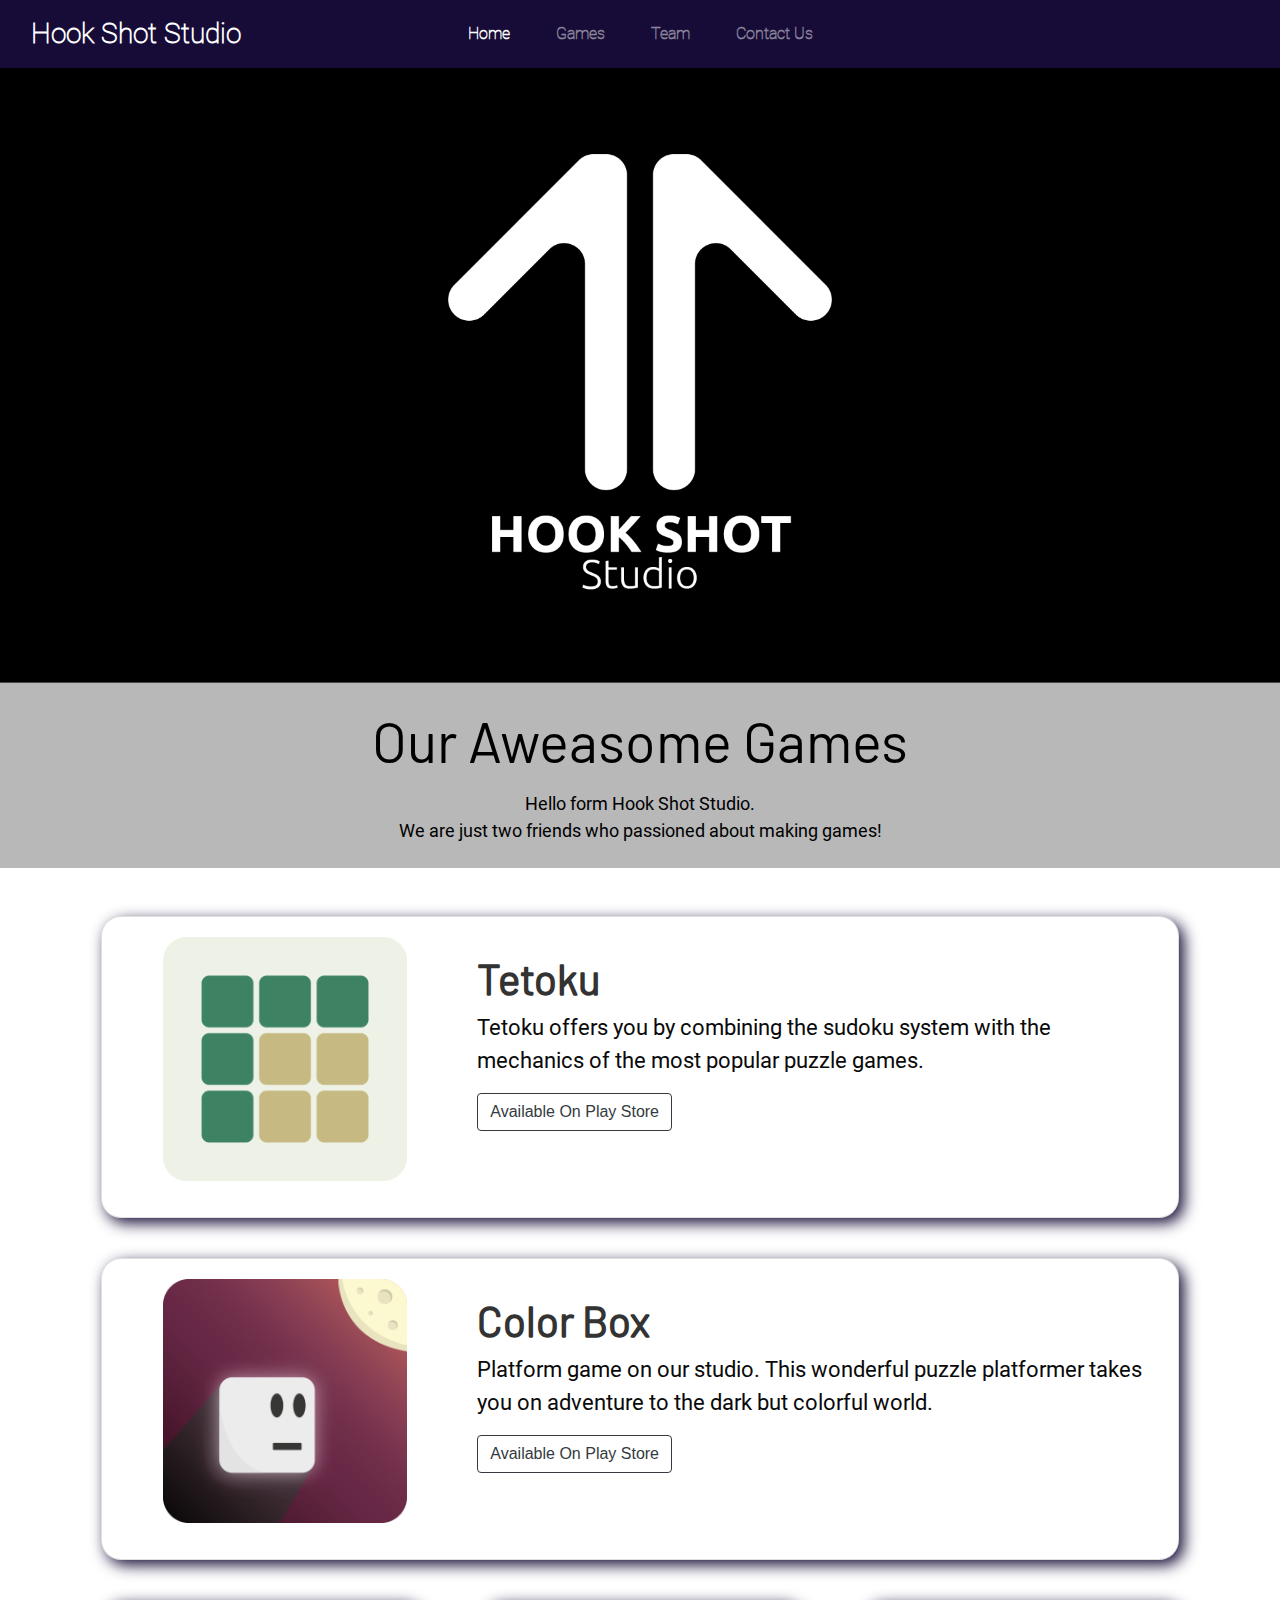
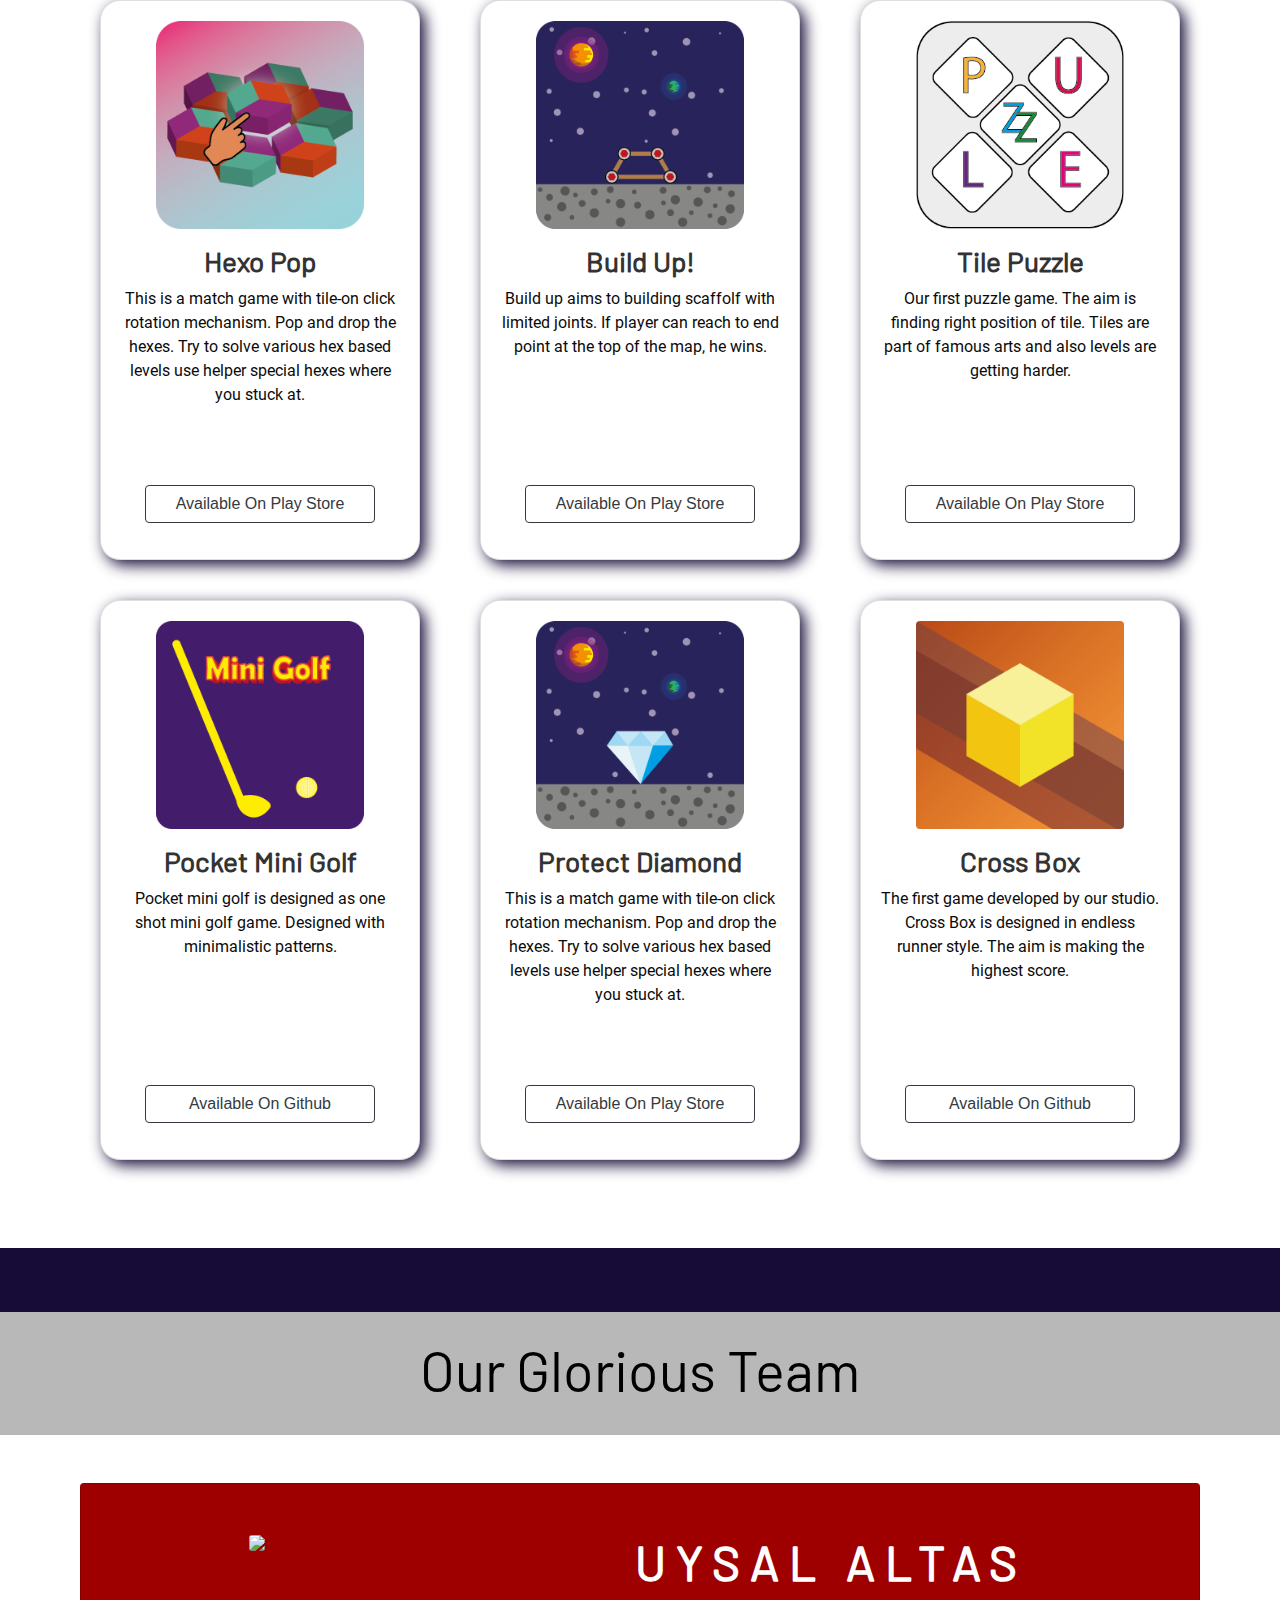
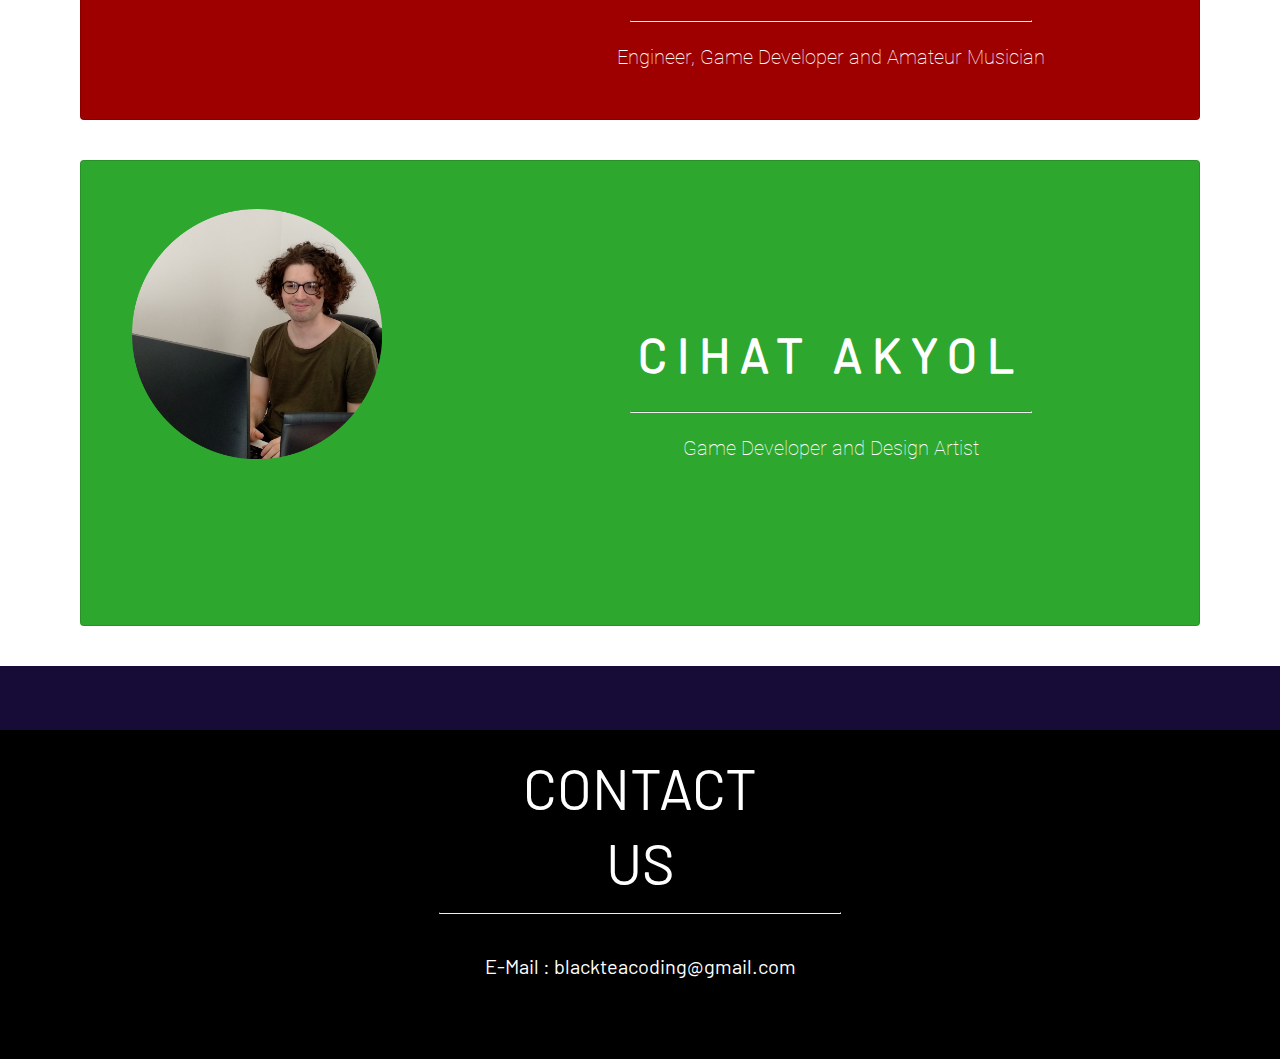
==== index.html @ 910d0f95 "Initial commit" ====
<!DOCTYPE html>
<html lang="en">

<head>
	<meta charset="utf-8">
	<meta name="viewport" content="width=device-width, initial-scale=1">
	<title>Hook Shot Studio - Game Dev</title>
	<link rel="stylesheet" href="https://maxcdn.bootstrapcdn.com/bootstrap/4.0.0/css/bootstrap.min.css">
	<link rel="icon" href="../static/img/hss white.png">
	<script src="https://ajax.googleapis.com/ajax/libs/jquery/3.3.1/jquery.min.js"></script>
	<script src="https://cdnjs.cloudflare.com/ajax/libs/popper.js/1.12.9/umd/popper.min.js"></script>
	<script src="https://maxcdn.bootstrapcdn.com/bootstrap/4.0.0/js/bootstrap.min.js"></script>
	<script src="https://unpkg.com/ionicons@5.1.2/dist/ionicons.js"></script>
	<link href="../static/css/style.css" rel="stylesheet">

	<script src="https://ajax.googleapis.com/ajax/libs/jquery/3.5.1/jquery.min.js"></script>
	<script src="https://ajax.googleapis.com/ajax/libs/angularjs/1.6.9/angular.min.js"></script>
	<script src="https://ajax.googleapis.com/ajax/libs/angularjs/1.6.9/angular-route.js"></script>
	<script>
		$(document).on('click', 'a[href^="#"]', function (event) {
			event.preventDefault();
			$('html, body').animate({
				scrollTop: $($.attr(this, 'href')).offset().top + -70
			}, 1000);
		});
	</script>
</head>

<body>

	<script>
		var app = angular.module("myApp", ["ngRoute"]);
		app.config(function($routeProvider) {
			$routeProvider
			.when("/home", {
				templateUrl : "index.html"
			})
			.when("/app-ads.txt", {
				templateUrl : "app-ads.txt"
			});
		});
	</script>

	<!-- Navigation -->
	<nav class="navbar navbar-expand-lg navbar-dark sticky-top bg-custom">
		<div class="container-fluid">
			<a class="navbar-brand" href="#">Hook Shot Studio</a>
			<button class="navbar-toggler" type="button" data-toggle="collapse" data-target="#navbarSupportedContent"
				aria-controls="navbarSupportedContent" aria-expanded="false" aria-label="Toggle navigation">
				<span class="navbar-toggler-icon"></span>
			</button>

			<div class="collapse navbar-collapse text-center" id="navbarSupportedContent">
				<ul class="navbar-nav navbar-center">
					<li class="nav-item active">
						<a class="nav-link" href="#top-img">Home <span class="sr-only">(current)</span></a>
					</li>
					<li class="nav-item">
						<a class="nav-link" href="#games-tag">Games</a>
					</li>
					<li class="nav-item">
						<a class="nav-link" href="#team-tag">Team</a>
					</li>
					<li class="nav-item">
						<a class="nav-link" href="#contact">Contact Us</a>
					</li>
				</ul>
			</div>
		</div>
	</nav>

	<!--- Image -->

	<img id="top-img" src="../static/img/Hss web.png" class="img-fluid" alt="Responsive image">

	<!--- Cards -->
	<section id="games-tag" class="bg-gray">
		<div class="container-fluid text-center p-4">
			<h1 class="display-4">
				Our Aweasome Games
			</h1>
			<p class="mt-3">
				Hello form Hook Shot Studio.
			</p>
			<p>
				We are just two friends who passioned about making games!
			</p>
		</div>
	</section>

	<section id="games">
		<div class="container py-5">
			
			<div class="card mx-3" style="width: auto; height: auto; max-width: 67.5rem;">
				<div class="card-body d-flex flex-column">
					<div class="row">
						<div class="col-lg-4 my-auto">
							<img src="../static/img/Tetoku Icon.png" alt=""
							class="img-fluid w-75 mb-3 rounded mx-auto d-block">
						</div>

						<div class="col py-3">
							<h3 class="card-text" style="font-size: 42px;">Tetoku</h3>
							<p class="card-text" style="font-size: 22px;"> Tetoku offers you by combining the sudoku system with the mechanics of the most popular puzzle games. 
							</p>
							<button type="button"
							onclick="window.open('https://play.google.com/store/apps/details?id=com.HookShotStudio.Tetoku', '_blank')"
							class="btn btn-outline-dark mb-3" style="max-width: 20rem; align-self: center;">
							Available On Play Store
							</button>
						</div>
					</div>					
				</div>
			</div>

			<div class="card mx-3" style="width: auto; height: auto; max-width: 67.5rem;">
				<div class="card-body d-flex flex-column">
					<div class="row">
						<div class="col-lg-4 my-auto">
							<img src="../static/img/Color Box Icon.png" alt=""
							class="img-fluid w-75 mb-3 rounded mx-auto d-block">
						</div>

						<div class="col py-3">
							<h3 class="card-text" style="font-size: 42px;">Color Box</h3>
							<p class="card-text" style="font-size: 22px;">Platform game on our studio. 
								This wonderful puzzle platformer takes you on adventure to the dark but colorful world.
							</p>
							<button type="button"
							onclick="window.open('https://play.google.com/store/apps/details?id=com.HookShotStudio.ColorCube', '_blank')"
							class="btn btn-outline-dark mb-3" style="max-width: 20rem; align-self: center;">
							Available On Play Store
							</button>
						</div>
					</div>					
				</div>
			</div>

			<!--- Rows -->
			<div class="row">
				<div class="col-xl-4 col-lg-6 col-md-6">
					<div class="card">
						<div class="card-body d-flex flex-column">
							<img src="../static/img/Hexo Pop Icon.png" alt=""
								class="img-fluid w-75 mb-3 rounded mx-auto d-block">
							<h3 class="text-center">Hexo Pop</h3>
							<p class="card-text text-center">This is a match game with tile-on click rotation mechanism.
								Pop and drop the hexes. Try to solve various hex based levels use helper special hexes
								where you stuck at.
							</p>
							<button type="button"
								onclick="window.open('https://play.google.com/store/apps/details?id=com.HookShotStudio.HexoPop', '_blank')"
								class="btn btn-outline-dark mt-auto mb-3 mx-4">Available On Play Store</button>
						</div>
					</div>
				</div>

				<div class="col-xl-4 col-lg-6 col-md-6">
					<div class="card">
						<div class="card-body d-flex flex-column">
							<img src="../static/img/Build Up Icon.png" alt=""
								class="img-fluid w-75 mb-3 rounded mx-auto d-block">
							<h3 class="text-center">Build Up!</h3>
							<p class="card-text text-center">Build up aims to building scaffolf with limited joints.
								If player can reach to end point at the top of the map, he wins.
							</p>
							<button type="button"
								onclick="window.open('https://play.google.com/store/apps/details?id=com.HookShotStudio.BuildUpPaid', '_blank')"
								class="btn btn-outline-dark mt-auto mb-3 mx-4">Available On Play
								Store</button>
						</div>
					</div>
				</div>

				<div class="col-xl-4 col-lg-6 col-md-6">
					<div class="card">
						<div class="card-body d-flex flex-column">
							<img src="../static/img/Tile Puzzle.png" alt=""
								class="img-fluid w-75 mb-3 rounded mx-auto d-block">
							<h3 class="text-center">Tile Puzzle</h3>
							<p class="card-text text-center">Our first puzzle game. The aim is finding right position of
								tile.
								Tiles are part of famous arts and also levels are getting harder.
							</p>
							<button type="button"
								onclick="window.open('https://play.google.com/store/apps/details?id=com.HookShotStudio.TilePuzzle', '_blank')"
								class="btn btn-outline-dark mt-auto mt-auto mb-3 mx-4">Available On
								Play Store</button>
						</div>
					</div>
				</div>

				<div class="col-xl-4 col-lg-6 col-md-6">
					<div class="card">
						<div class="card-body d-flex flex-column">
							<img src="../static/img/Mini Golf Icon.png" alt=""
								class="img-fluid w-75 mb-3 rounded mx-auto d-block">
							<h3 class="text-center">Pocket Mini Golf</h3>
							<p class="card-text text-center">Pocket mini golf is designed as one shot mini golf game.
								Designed with minimalistic patterns.
							</p>
							<button type="button"
								onclick="window.open('https://github.com/uysalaltas/Mini-Golf-Game','_blank')"
								class="btn btn-outline-dark mt-auto mb-3 mx-4">Available On Github</button>
						</div>
					</div>
				</div>

				<div class="col-xl-4 col-lg-6 col-md-6">
					<div class="card">
						<div class="card-body d-flex flex-column">
							<img src="../static/img/Protect Diamond.png" alt=""
								class="img-fluid w-75 mb-3 rounded mx-auto d-block">
							<h3 class="text-center">Protect Diamond</h3>
							<p class="card-text text-center">This is a match game with tile-on click rotation mechanism.
								Pop and drop the hexes. Try to solve various hex based levels use helper special hexes
								where you stuck at.
							</p>
							<button type="button"
								onclick="window.open('https://play.google.com/store/apps/details?id=com.HookShotStudio.ProtectDiamond','_blank')"
								class="btn btn-outline-dark mt-auto mb-3 mx-4">Available On Play
								Store</button>
						</div>
					</div>
				</div>

				<div class="col-xl-4 col-lg-6 col-md-6">
					<div class="card">
						<div class="card-body d-flex flex-column">
							<img src="../static/img/Cross Box Icon.png" alt=""
								class="img-fluid w-75 mb-3 rounded mx-auto d-block">
							<h3 class="text-center">Cross Box</h3>
							<p class="card-text text-center">The first game developed by our studio.
								Cross Box is designed in endless runner style. The aim is making the highest score.
							</p>
							<button type="button"
								onclick="window.open('https://github.com/uysalaltas/Cross-Box', '_blank')"
								class="btn btn-outline-dark mt-auto mb-3 mx-4">Available On Github</button>
						</div>
					</div>
				</div>
			</div>
			<!--- Rows End-->

		</div>
	</section>

	<!--- Teams -->
	<div class="row empty mx-0">
         
	</div>

	<section id="team-tag" class="bg-gray">
		<div class="container-fluid text-center p-4">
			<h1 class="display-4">
				Our Glorious Team
			</h1>
		</div>
	</section>

	<section id="team1" class="pt-5">
		<div class="card" style="max-width: 70rem;">
			<div class="row">
				<div class="col-lg-4 pt-5">
					<div class="row">
						<div class="col text-center">
							<img src="../static/img/uysal.png" class="card-img">
						</div>
					</div>

					<div class="row pt-5 mt-3 mb-5 text-center">
						<div class="col">
							<a href="https://twitter.com/AltasUysal" target="_blank">
								<ion-icon class="px-3" name="logo-twitter"></ion-icon>
							</a>
							<a href="https://github.com/uysalaltas" target="_blank">
								<ion-icon class="px-3" name="logo-github"></ion-icon>
							</a>
							<a href="https://www.linkedin.com/in/uysal-altas/" target="_blank">
								<ion-icon class="px-3" name="logo-linkedin"></ion-icon>
							</a>
						</div>
					</div>
				</div>

				<div class="col text-center my-auto">
					<div class="card-body">
						<h1 class="card-title pb-3">UYSAL ALTAS</h1>
						<hr>
						<h2 class="card-text pt-3">Engineer, Game Developer and Amateur Musician</h2>
					</div>
				</div>
			</div>
		</div>
	</section>

	<section id="team2">
		<div class="card" style="max-width: 70rem;">
			<div class="row">
				<div class="col-lg-4 pt-5">
					<div class="row">
						<div class="col text-center">
							<img src="../static/img/Cihat.png" class="card-img">
						</div>
					</div>

					<div class="row pt-5 mt-3 mb-5 text-center">
						<div class="col">
							<a href="https://twitter.com/chtkyl" target="_blank">
								<ion-icon class="px-3" name="logo-twitter"></ion-icon>
							</a>
							<a href="https://github.com/chtakyol" target="_blank">
								<ion-icon class="px-3" name="logo-github"></ion-icon>
							</a>
							<a href="https://www.linkedin.com/in/cihat-akyol-051956124" target="_blank">
								<ion-icon class="px-3" name="logo-linkedin"></ion-icon>
							</a>
						</div>
					</div>
				</div>

				<div class="col text-center my-auto">
					<div class="card-body">
						<h1 class="card-title pb-3">CIHAT AKYOL</h1>
						<hr>
						<h2 class="card-text pt-3">Game Developer and Design Artist</h2>
					</div>
				</div>
			</div>
		</div>
	</section>

	<div class="row empty mx-0">
         
	</div>

	<section id="contact" class="bg-green">
		<div class="container-fluid p-4">
			<h1 class="display-4 text-center">
				CONTACT
			</h1>
			<h1 class="display-4 text-center">
				US
			</h1>

			<hr style="text-align:center">

			<a href="mailto:blackteacoding@gmail.com" target="_blank">
				<h2 class="pt-4 text-center">
					E-Mail : blackteacoding@gmail.com
				</h2>
			</a>

			<div class="row p-4">
				<div class="col text-right">
					<a href="https://www.youtube.com/channel/UC-2yaxBpUVFgIIKYWESzq3w" target="_blank">
						<ion-icon name="logo-youtube"></ion-icon>
					</a>
				</div>

				<div class="col-auto text-center">
					<a href="https://play.google.com/store/apps/dev?id=5029761483316813951" target="_blank">
						<ion-icon name="logo-google-playstore"></ion-icon>
					</a>
				</div>

				<div class="col text-left">
					<a href="https://twitter.com/TeaCoding" target="_blank">
						<ion-icon class="" name="logo-twitter"></ion-icon>
					</a>
				</div>
			</div>
		</div>
	</section>

</body>

</html>
---- static/css/style.css ----
*{
    margin: 0;
    padding: 0;
}

body{
    font-family: 'Releway', sans-serif;
    font-size: 14px;
    font-weight: 400;
    color: #777;
}

@font-face{
    font-family: 'roboto-thin';
    src: url(../fonts/Roboto-Thin.ttf) format("truetype");
    font-style: normal;
}

@font-face{
    font-family: 'roboto';
    src: url(../fonts/Roboto-Regular.ttf) format("truetype");
    font-style: normal;
}

@font-face{
    font-family: 'barlow-thin';
    src: url(../fonts/Barlow-Thin.ttf) format("truetype");
    font-style: normal;
}

@font-face{
    font-family: 'barlow';
    src: url(../fonts/Barlow-Regular.ttf) format("truetype");
    font-style: normal;
}

h1{
    font-size: 36px;
    color: #555;
    font-weight: bold;
}

h3{
    font-size: 28px;
    color: #333;
    font-weight: bold;
}

hr {
    display: block;
    margin-top: 0.5em;
    margin-bottom: 0.5em;
    margin-left: auto;
    margin-right: auto;
    border-style: inset;
    border-width: 1px;
    width: auto;
    max-width: 400px;
}

.empty {
    padding: 2rem;
    background-color: #170c37;
}

.collapse.show {
    min-height: 160px;
}

.bg-gray{
    background-color: #b8b8b8;
}

.bg-custom{
    background-color: #170c37;
}

.navbar-brand{
    font-family: roboto-thin;
    font-weight: bold;
    font-size: 28px;
}

.navbar-dark .navbar-nav .nav-link{
    font-family: roboto-thin;
    font-weight: 700;
    font-size: 16px;
}

.navbar-dark .navbar-nav .nav-item{
    margin: 0 15px;
}

.navbar-center{
    position: absolute; 
    left: 50%; 
    transform: translatex(-50%)
}

.card {
    height: 35rem;
    width: 20rem;
    margin: 0 auto;
    float: none; 
    margin-bottom: 40px;
}

#games-tag h1{
    font-family: barlow;
    color: #000;
}

#games-tag p{
    margin:0;
    padding:0;
    font-family: roboto;
    font-size: 18px;
    color: #000;
}

#team-tag h1{
    font-family: barlow;
    color: #000;
}

#games img{
    margin-top: 0px;
    max-width: 250px;
}

#games i{
    font-size: 26px;
    color: #555;
}

#games p{
    font-family: roboto;
    font-size: 16px;
    font-weight: 500;
    color: rgb(10, 10, 10);
}

#games h3{
    font-family: barlow;
}

#games .card{
    border-radius: 20px;
    box-shadow: 5px 5px 15px #170c37;
    transition: all 0.3s ease-in;
    -webkit-transition: all 0.3s ease-in;
    -moz-transition: all 0.3s ease-in;
}

#games .card:hover{
    background: #170c37;
    color: #fff;
    border-radius: 20px;
    border: none;
    box-shadow: 5px 5px 10px #9e9e9e;
}

#games .card:hover h3, #games .card:hover i, #games .card:hover p{
    color: #fff;
}

#games .card:hover button{
    border-color: #fff;
    color: #fff;
}

#games .card:hover button:hover{
    border-color: #000;
    color: #000;
    background-color: #fff;
}

#team1 ion-icon {
    font-size: 36px;
    color: white;
}

#team1 .card-img{
    width: 250px;
}

#team1 .card{
    width: auto;
    height: auto;
    background-color: #9e0000;
}

#team1 .card h1{
    font-family: barlow;
    font-size: 48px;
    letter-spacing: 10px;
    color: #ffffff;
}

#team1 .card h2{
    font-family: roboto-thin;
    font-size: 20px;
    color: #ffffff;
}

#team2 ion-icon {
    font-size: 36px;
    color: white;
}

#team2 .card-img{
    width: 250px;
}

#team2 .card{
    width: auto;
    height: auto;
    background-color: #2ea72e;
}

#team2 .card h1{
    font-family: barlow;
    font-size: 48px;
    letter-spacing: 10px;
    color: #ffffff;
}

#team2 .card h2{
    font-family: roboto-thin;
    font-size: 20px;
    color: #ffffff;
}

#contact ion-icon{
    font-size: 36px;
    color: #ffffff;
}

#contact h1{
    font-family: barlow;
    color: #ffffff;
}

#contact h2{
    font-family: barlow;
    font-size: 20px;
    color: #ffffff;
}

#contact hr{
    display: block;
    margin-top: 1rem;
    margin-bottom: 1rem;
    border-style: inset;
    border-width: 1px;
    color: black;
}

.bg-green{
    background-color: #000000;
}
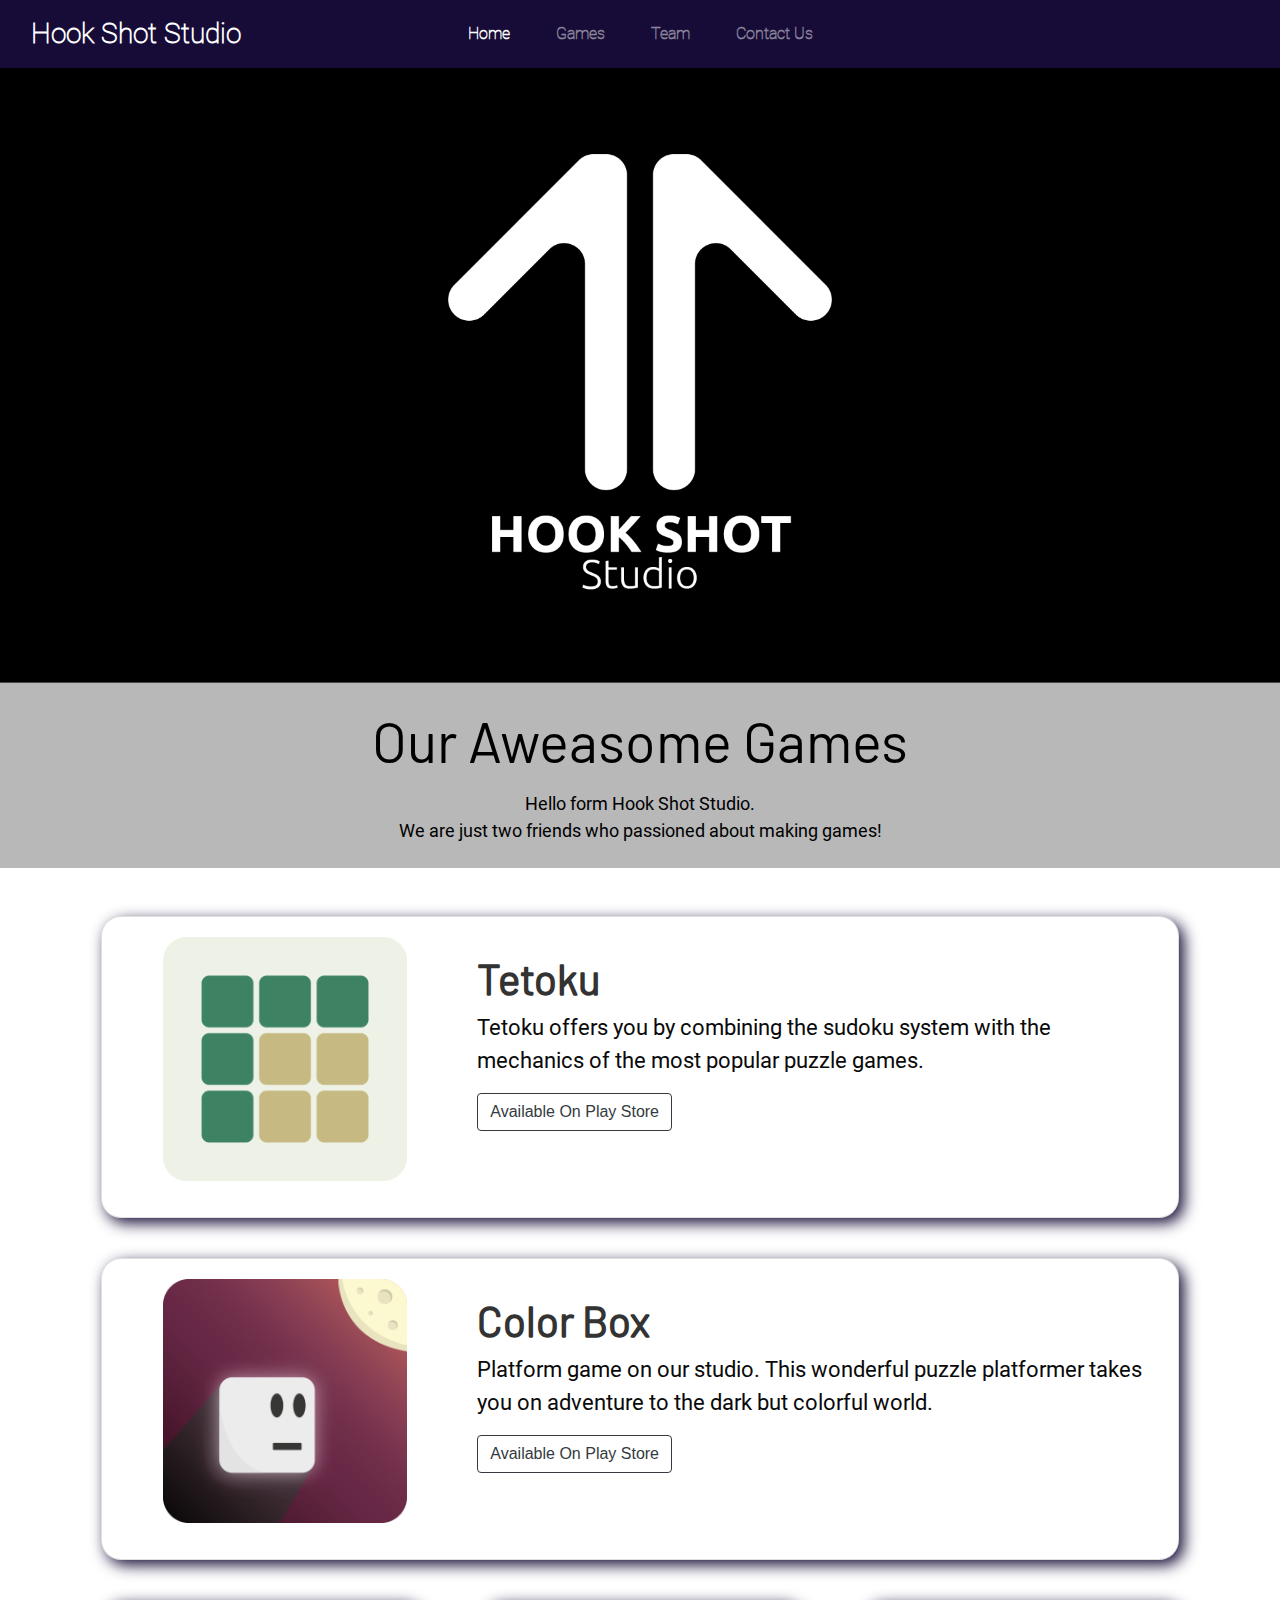
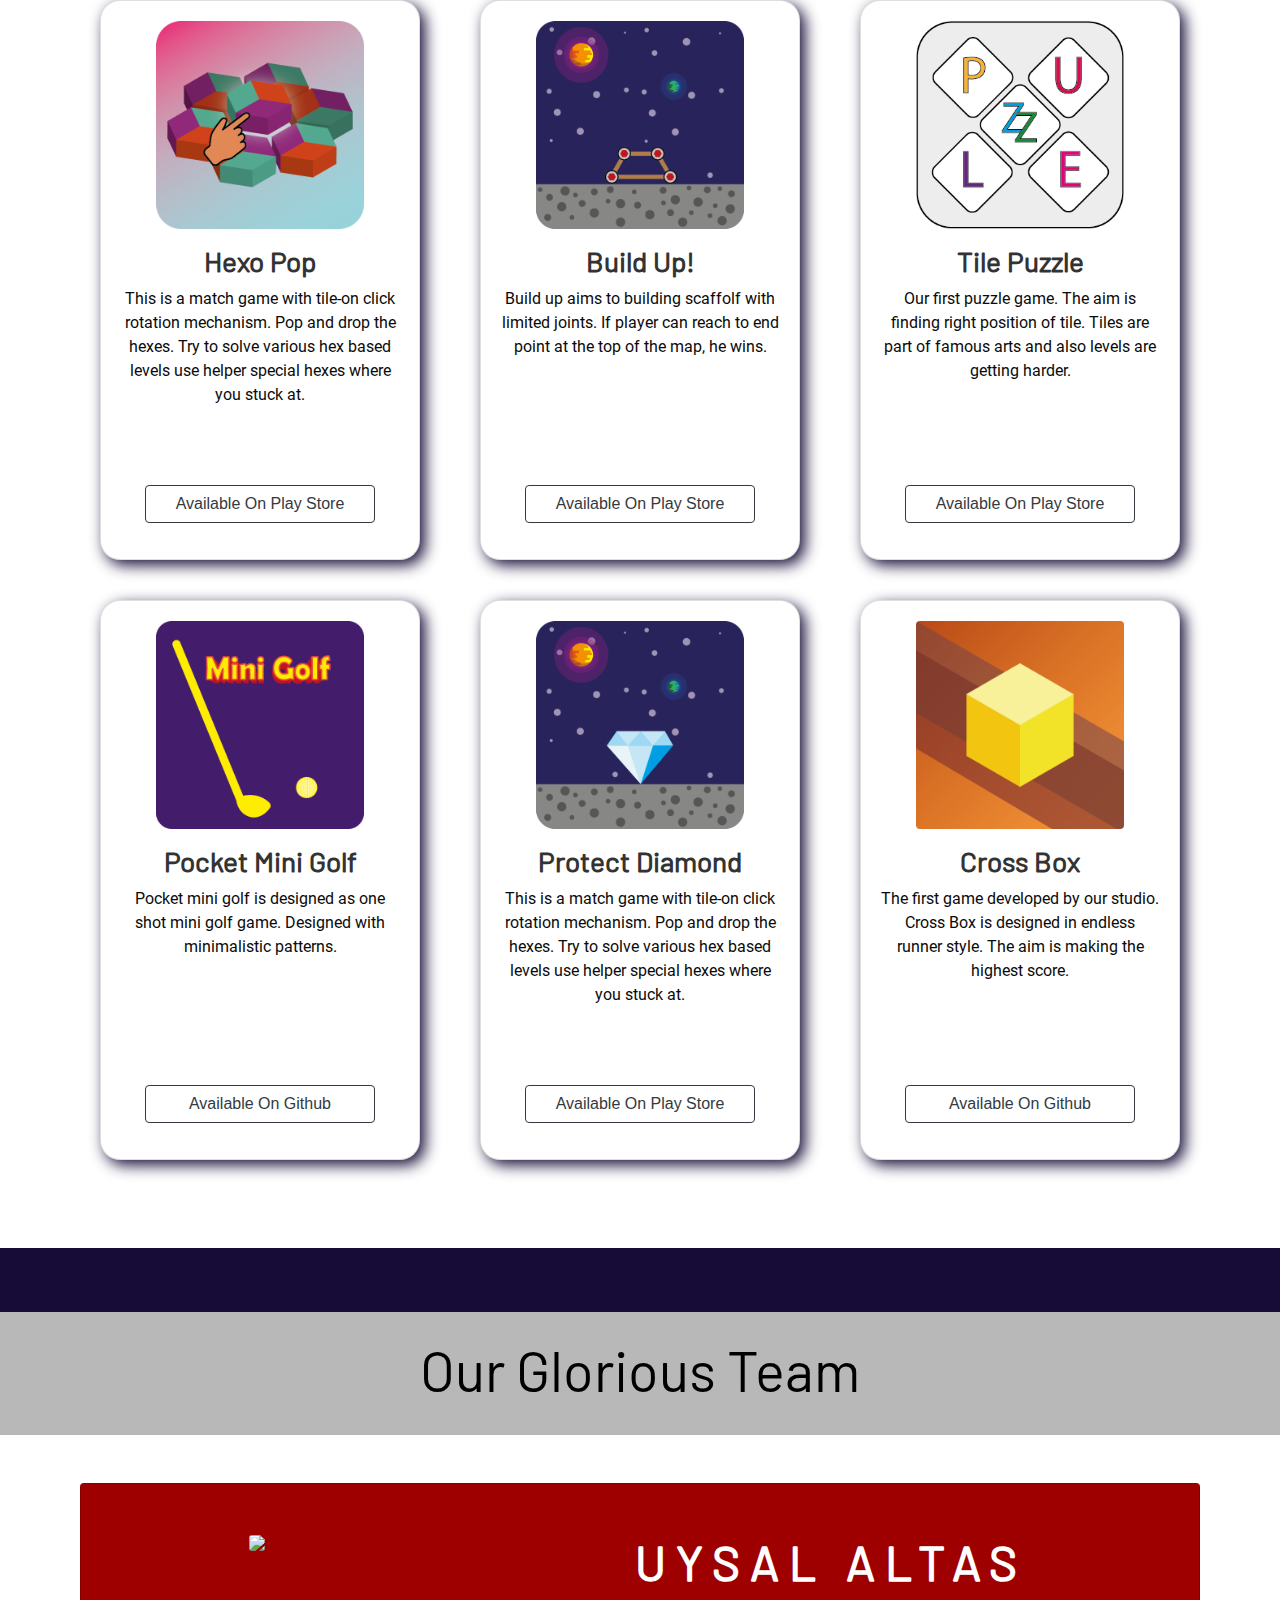
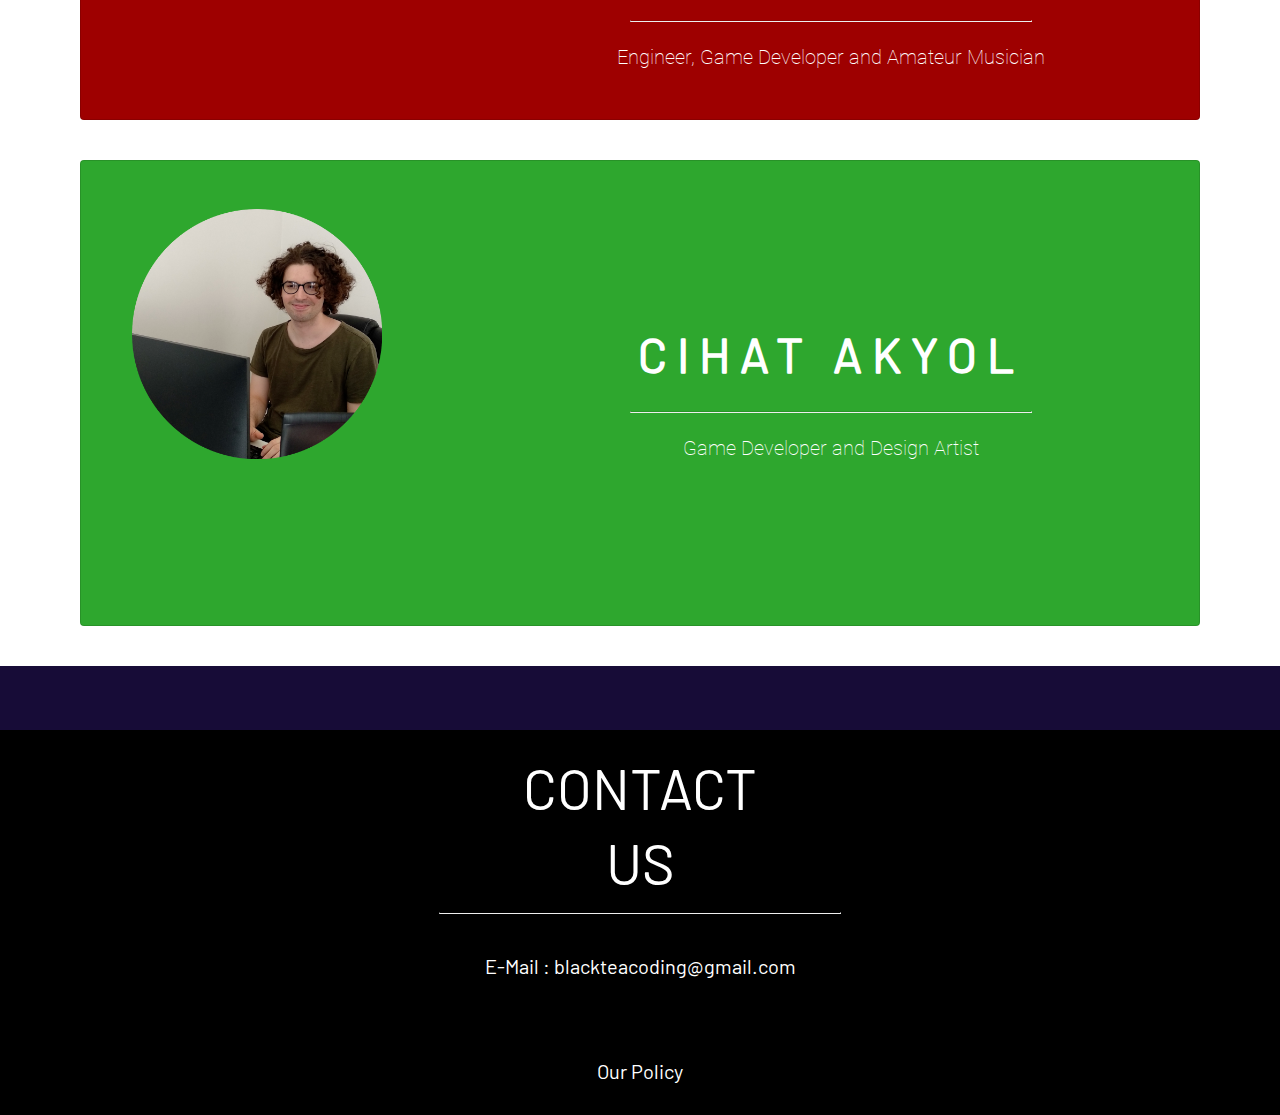
==== commit b8f561c4: "Policy button" ====
--- a/index.html
+++ b/index.html
@@ -370,9 +370,15 @@
 					</a>
 				</div>
 			</div>
+
+			<a href="https://oolongapps.github.io/privacy-policy" target="_blank">
+				<h2 class="pt-4 text-center">
+					Our Policy
+				</h2>
+			</a>
 		</div>
 	</section>
 
 </body>
 
-</html>+</html>
